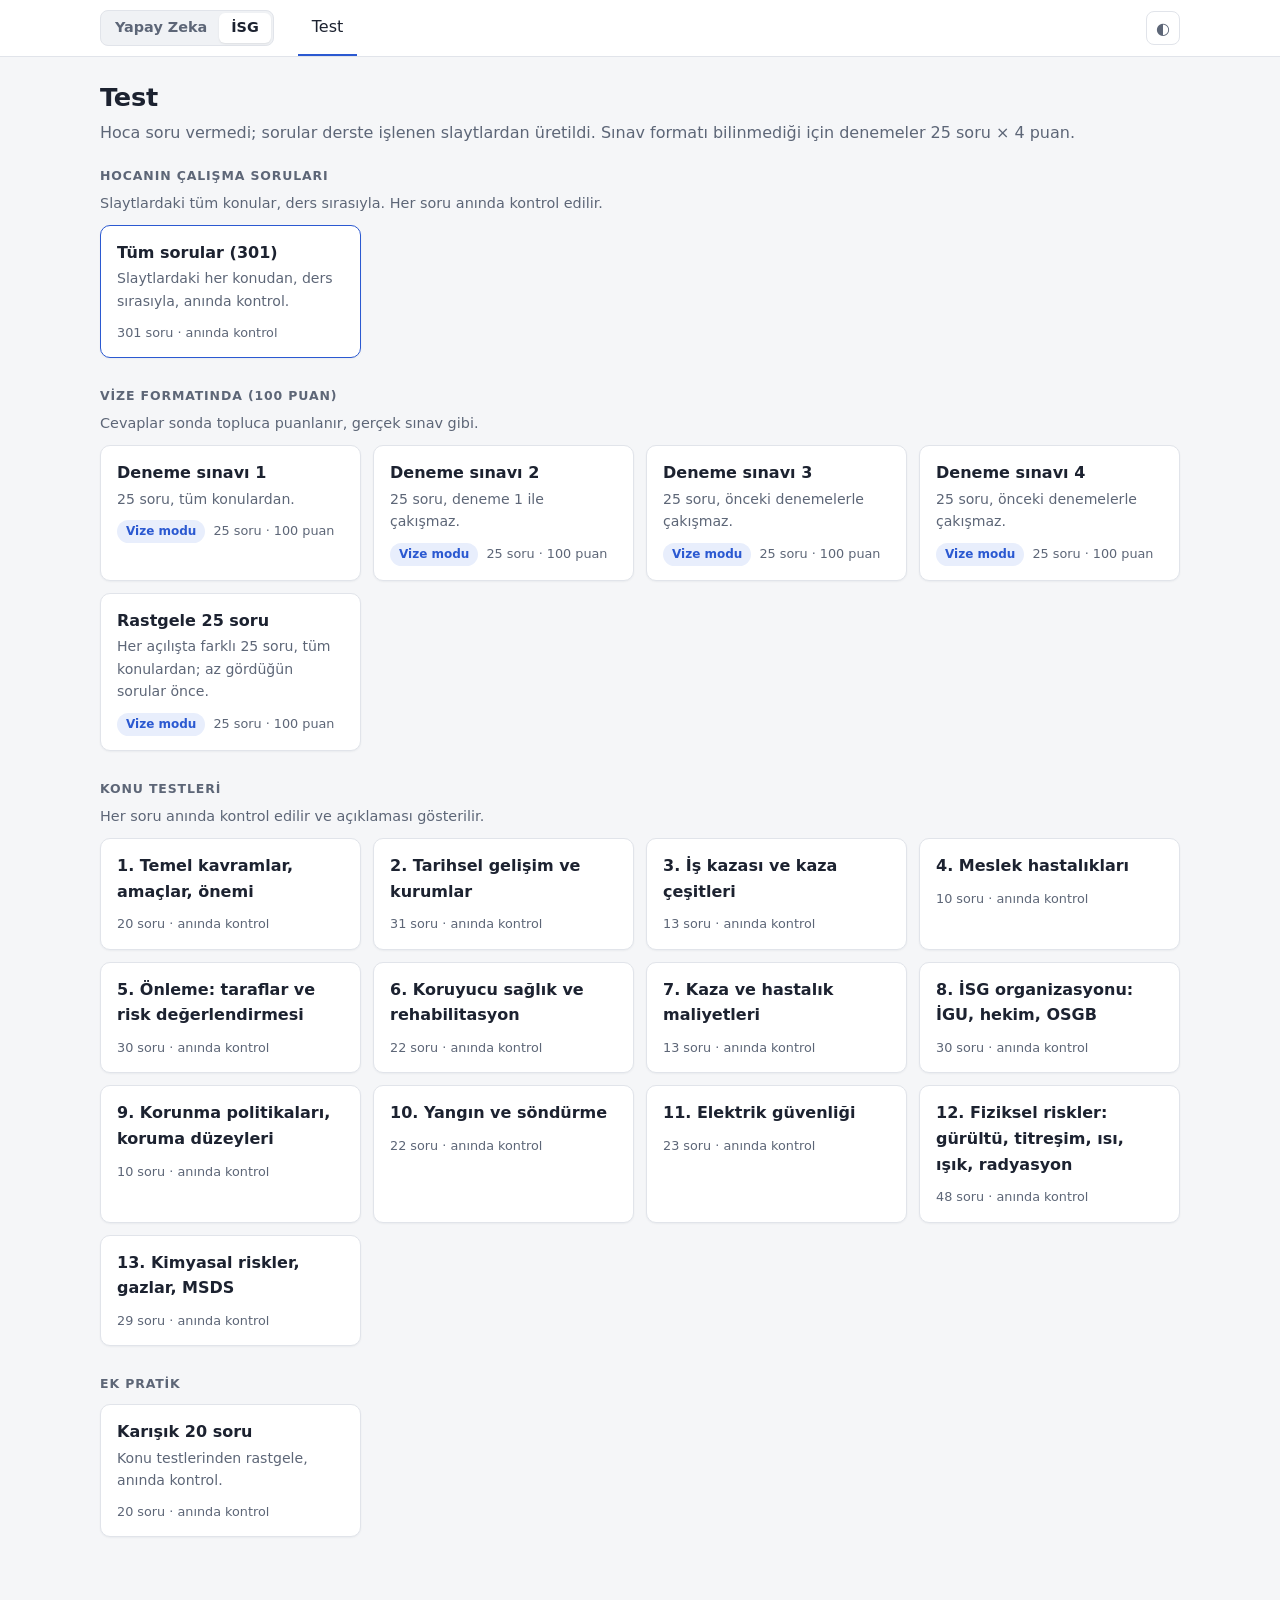
==== isg/index.html @ 1fe3aeef "İSG vize: slaytlardan 301 soru, 4 deneme, rastgele 25 soru; ders menüsü Co-Authored-By: Claude Opus " ====
<!doctype html>
<html lang="tr">
<head>
  <meta charset="UTF-8">
  <meta name="viewport" content="width=device-width, initial-scale=1">
  <title>İSG Vize Çalışma · İş Sağlığı ve Güvenliği</title>
  <meta name="description" content="İş Sağlığı ve Güvenliği vize soruları (slaytlardan).">
  <link rel="stylesheet" href="../assets/style.css?v=20261109b">
  <script>
    (function () {
      var t = localStorage.getItem('phpvize-theme');
      if (t) document.documentElement.setAttribute('data-theme', t);
    })();
  </script>
</head>
<body>
  <header class="topbar">
    <div class="topbar-inner">
      <nav class="courses" aria-label="Dersler">
        <a href="../yapayzeka/">Yapay Zeka</a>
        <a href="./" class="active" aria-current="page">İSG</a>
      </nav>
      <nav class="tabs" aria-label="Bölümler">
        <a href="#test" data-tab="test">Test</a>
      </nav>
      <button class="theme-btn" id="themeBtn" type="button" aria-label="Tema değiştir" title="Açık / koyu tema">◐</button>
    </div>
  </header>

  <main id="app" class="container"></main>

  <script src="content.js?v=20261109b"></script>
  <script src="questions.js?v=20261109b"></script>
  <script src="../assets/app.js?v=20261109b"></script>
</body>
</html>
---- assets/style.css ----
:root {
  --bg: #f5f6f8;
  --surface: #ffffff;
  --surface-2: #f0f2f5;
  --text: #1c2230;
  --muted: #5d6677;
  --border: #e1e4ea;
  --accent: #2b59d1;
  --accent-soft: #e8eefc;
  --ok: #1d8348;
  --ok-soft: #e5f5ec;
  --bad: #c0392b;
  --bad-soft: #fbeaea;
  --warn: #9a6700;
  --warn-soft: #fff6e0;
  --code-bg: #1d2230;
  --code-text: #e4e7ee;
  --code-out: #252b3b;
  --shadow: 0 1px 2px rgba(20, 30, 50, .05);
  --radius: 10px;
  --mono: "JetBrains Mono", "Cascadia Code", Consolas, "SFMono-Regular", Menlo, monospace;
}

@media (prefers-color-scheme: dark) {
  :root:not([data-theme="light"]) {
    --bg: #0f1218;
    --surface: #161a22;
    --surface-2: #1d222c;
    --text: #e5e8ee;
    --muted: #98a1b1;
    --border: #262c37;
    --accent: #7095ff;
    --accent-soft: #1b2440;
    --ok: #4cc27f;
    --ok-soft: #13291d;
    --bad: #f07167;
    --bad-soft: #2f1716;
    --warn: #e0b04a;
    --warn-soft: #2a2312;
    --code-bg: #10141c;
    --code-out: #181e2a;
    --shadow: none;
  }
}

:root[data-theme="dark"] {
  --bg: #0f1218;
  --surface: #161a22;
  --surface-2: #1d222c;
  --text: #e5e8ee;
  --muted: #98a1b1;
  --border: #262c37;
  --accent: #7095ff;
  --accent-soft: #1b2440;
  --ok: #4cc27f;
  --ok-soft: #13291d;
  --bad: #f07167;
  --bad-soft: #2f1716;
  --warn: #e0b04a;
  --warn-soft: #2a2312;
  --code-bg: #10141c;
  --code-out: #181e2a;
  --shadow: none;
}

* { box-sizing: border-box; }

html { scroll-padding-top: 72px; }

body {
  margin: 0;
  background: var(--bg);
  color: var(--text);
  font: 16px/1.6 system-ui, -apple-system, "Segoe UI", Roboto, "Helvetica Neue", Arial, sans-serif;
  -webkit-font-smoothing: antialiased;
}

a { color: var(--accent); text-decoration: none; }
a:hover { text-decoration: underline; }

code {
  font-family: var(--mono);
  font-size: .88em;
  background: var(--surface-2);
  border: 1px solid var(--border);
  border-radius: 4px;
  padding: 0 .3em;
  white-space: pre-wrap;
}

/* ---------- Üst bar ---------- */
.topbar {
  position: sticky;
  top: 0;
  z-index: 20;
  background: var(--surface);
  border-bottom: 1px solid var(--border);
}
.topbar-inner {
  max-width: 1120px;
  margin: 0 auto;
  padding: 0 20px;
  height: 56px;
  display: flex;
  align-items: center;
  gap: 24px;
}
.courses {
  display: flex;
  background: var(--surface-2);
  border: 1px solid var(--border);
  border-radius: 8px;
  padding: 2px;
  flex: none;
}
.courses a {
  padding: 3px 12px;
  border-radius: 6px;
  font-weight: 600;
  font-size: .9rem;
  color: var(--muted);
}
.courses a:hover { color: var(--text); text-decoration: none; }
.courses a.active { background: var(--surface); color: var(--text); box-shadow: 0 1px 2px rgba(0, 0, 0, .08); }
.tabs { display: flex; gap: 4px; height: 100%; }
.tabs a {
  display: flex;
  align-items: center;
  padding: 0 14px;
  color: var(--muted);
  font-weight: 500;
  border-bottom: 2px solid transparent;
}
.tabs a:hover { color: var(--text); text-decoration: none; }
.tabs a.active { color: var(--text); border-bottom-color: var(--accent); }
.theme-btn {
  margin-left: auto;
  background: none;
  border: 1px solid var(--border);
  color: var(--muted);
  border-radius: 8px;
  width: 34px;
  height: 34px;
  cursor: pointer;
  font-size: 16px;
}
.theme-btn:hover { color: var(--text); }

.container {
  max-width: 1120px;
  margin: 0 auto;
  padding: 24px 20px 80px;
}

h1, h2, h3 { line-height: 1.3; letter-spacing: -.01em; }
h1 { font-size: 1.6rem; margin: 0 0 6px; }
h2 { font-size: 1.25rem; margin: 0; }
h3 { font-size: 1.02rem; margin: 18px 0 8px; }
.lead { color: var(--muted); margin: 0 0 20px; }

.card {
  background: var(--surface);
  border: 1px solid var(--border);
  border-radius: var(--radius);
  box-shadow: var(--shadow);
  padding: 20px 22px;
}

/* ---------- Genel tekrar ---------- */
.review {
  display: grid;
  grid-template-columns: 230px minmax(0, 1fr);
  gap: 28px;
  align-items: start;
}
.toc {
  position: sticky;
  top: 76px;
  max-height: calc(100vh - 96px);
  overflow-y: auto;
  font-size: .92rem;
}
.toc-title {
  font-size: .75rem;
  text-transform: uppercase;
  letter-spacing: .06em;
  color: var(--muted);
  margin: 0 0 8px 10px;
  font-weight: 600;
}
.toc a {
  display: flex;
  gap: 8px;
  padding: 5px 10px;
  border-radius: 6px;
  color: var(--muted);
}
.toc a:hover { background: var(--surface-2); color: var(--text); text-decoration: none; }
.toc a.active { background: var(--accent-soft); color: var(--accent); font-weight: 500; }
.toc .num { width: 18px; text-align: right; flex: none; opacity: .7; }
.toc-sep { border-top: 1px solid var(--border); margin: 8px 10px; }

.chips { display: none; }

.review-main > section { margin-bottom: 18px; }

.format-grid {
  display: grid;
  grid-template-columns: repeat(3, 1fr);
  gap: 12px;
  margin-top: 14px;
}
.format-box {
  border: 1px solid var(--border);
  border-radius: 8px;
  padding: 12px 14px;
  background: var(--surface-2);
}
.format-box .range { font-size: .8rem; color: var(--muted); font-weight: 600; text-transform: uppercase; letter-spacing: .04em; }
.format-box .what { font-weight: 600; margin: 2px 0; }
.format-box .pts { font-size: 1.5rem; font-weight: 700; color: var(--accent); }
.format-box .pts small { font-size: .85rem; font-weight: 500; color: var(--muted); }

.traps-list { margin: 10px 0 0; padding-left: 0; list-style: none; counter-reset: t; }
.traps-list li {
  counter-increment: t;
  position: relative;
  padding: 7px 0 7px 34px;
  border-top: 1px solid var(--border);
}
.traps-list li:first-child { border-top: 0; }
.traps-list li::before {
  content: counter(t);
  position: absolute;
  left: 0;
  top: 8px;
  width: 22px;
  height: 22px;
  border-radius: 50%;
  background: var(--bad-soft);
  color: var(--bad);
  font-size: .75rem;
  font-weight: 700;
  display: flex;
  align-items: center;
  justify-content: center;
}
.traps-list .go { font-size: .85rem; margin-left: 6px; white-space: nowrap; }

.topic-head {
  display: flex;
  align-items: baseline;
  gap: 12px;
  flex-wrap: wrap;
  margin-bottom: 4px;
}
.topic-head .n {
  color: var(--accent);
  font-weight: 700;
}
.topic-head .spacer { flex: 1; }
.topic-src { font-size: .85rem; color: var(--muted); margin: 0 0 12px; }
.btn-link {
  font-size: .88rem;
  font-weight: 500;
  border: 1px solid var(--border);
  padding: 4px 10px;
  border-radius: 6px;
  white-space: nowrap;
}
.btn-link:hover { background: var(--accent-soft); text-decoration: none; }

.topic p { margin: 10px 0; }
.topic ul { margin: 8px 0; padding-left: 20px; }
.topic li { margin: 4px 0; }

.callout {
  border-radius: 8px;
  padding: 10px 14px;
  margin: 12px 0;
  border-left: 3px solid;
  font-size: .95rem;
}
.callout .label { font-weight: 700; margin-right: 6px; }
.callout.trap { background: var(--bad-soft); border-color: var(--bad); }
.callout.trap .label { color: var(--bad); }
.callout.tip { background: var(--accent-soft); border-color: var(--accent); }
.callout.tip .label { color: var(--accent); }
.callout.low { background: var(--surface-2); border-color: var(--border); color: var(--muted); border-left-style: dashed; }
.callout.low .label { color: var(--muted); }

.tbl-wrap { overflow-x: auto; margin: 12px 0; }
table {
  border-collapse: collapse;
  width: 100%;
  font-size: .93rem;
}
th, td {
  text-align: left;
  padding: 7px 10px;
  border-bottom: 1px solid var(--border);
  vertical-align: top;
}
th { background: var(--surface-2); font-weight: 600; font-size: .85rem; color: var(--muted); }

/* ---------- Kod blokları ---------- */
.codeblock { margin: 12px 0; border-radius: 8px; overflow: hidden; border: 1px solid var(--border); }
pre.code {
  margin: 0;
  background: var(--code-bg);
  color: var(--code-text);
  font: 14px/1.6 var(--mono);
  padding: 12px 16px;
  overflow-x: auto;
  tab-size: 4;
}
.out {
  background: var(--code-out);
  color: #c9d1e0;
  font: 13.5px/1.55 var(--mono);
  padding: 8px 16px 10px;
  white-space: pre-wrap;
  border-top: 1px solid rgba(255,255,255,.07);
}
.out .lbl {
  display: block;
  font: 600 11px/1.6 system-ui, sans-serif;
  text-transform: uppercase;
  letter-spacing: .08em;
  color: #8a94a8;
}
pre.code .c { color: #6f9a5f; font-style: italic; }
pre.code .s { color: #e3a27c; }
pre.code .k { color: #c79bf2; }
pre.code .v { color: #8fd0ff; }
pre.code .n { color: #b5d9a0; }
pre.code .f { color: #e8dc9a; }
pre.code .cn { color: #6fd3e0; }
pre.code .t { color: #74a7f2; }

/* ---------- Test listesi ---------- */
.group-title {
  font-size: .78rem;
  text-transform: uppercase;
  letter-spacing: .07em;
  color: var(--muted);
  font-weight: 700;
  margin: 28px 0 10px;
}
.group-title:first-of-type { margin-top: 8px; }
.test-grid {
  display: grid;
  grid-template-columns: repeat(auto-fill, minmax(250px, 1fr));
  gap: 12px;
}
a.test-card {
  display: block;
  background: var(--surface);
  border: 1px solid var(--border);
  border-radius: var(--radius);
  padding: 14px 16px;
  color: var(--text);
  box-shadow: var(--shadow);
  transition: border-color .15s;
}
a.test-card:hover { border-color: var(--accent); text-decoration: none; }
.test-card .t { font-weight: 600; }
.test-card .d { color: var(--muted); font-size: .88rem; margin-top: 2px; }
.test-card .meta {
  display: flex;
  gap: 8px;
  align-items: center;
  margin-top: 10px;
  font-size: .8rem;
  color: var(--muted);
}
.badge {
  display: inline-block;
  font-size: .75rem;
  font-weight: 600;
  padding: 1px 8px;
  border-radius: 999px;
  background: var(--surface-2);
  color: var(--muted);
  border: 1px solid var(--border);
}
.badge.best { background: var(--ok-soft); color: var(--ok); border-color: transparent; }
.badge.exam { background: var(--accent-soft); color: var(--accent); border-color: transparent; }
.test-card.featured { border-color: var(--accent); }

/* ---------- Test ekranı ---------- */
.test-head { margin-bottom: 16px; }
.back { font-size: .9rem; display: inline-block; margin-bottom: 8px; }
.test-head .info { display: flex; gap: 8px; flex-wrap: wrap; align-items: center; color: var(--muted); font-size: .9rem; }

.section-title {
  display: flex;
  justify-content: space-between;
  align-items: baseline;
  margin: 26px 0 10px;
  padding-bottom: 6px;
  border-bottom: 2px solid var(--border);
}
.section-title h2 { font-size: 1.05rem; }
.section-title .sp { color: var(--muted); font-size: .9rem; font-weight: 600; }

.q {
  background: var(--surface);
  border: 1px solid var(--border);
  border-radius: var(--radius);
  padding: 16px 18px;
  margin-bottom: 12px;
  box-shadow: var(--shadow);
  scroll-margin-top: 72px;
}
.q.is-ok { border-color: var(--ok); }
.q.is-bad { border-color: var(--bad); }
.q-top { display: flex; gap: 8px; align-items: center; flex-wrap: wrap; margin-bottom: 6px; font-size: .82rem; color: var(--muted); }
.q-top .qn { font-weight: 700; color: var(--text); font-size: .95rem; }
.q-top .res { margin-left: auto; font-weight: 600; }
.q-top .res.ok { color: var(--ok); }
.q-top .res.bad { color: var(--bad); }
.q-text { font-weight: 500; margin: 2px 0 4px; }

.opts { list-style: none; margin: 10px 0 0; padding: 0; display: grid; gap: 6px; }
.opt {
  width: 100%;
  display: flex;
  gap: 10px;
  align-items: flex-start;
  text-align: left;
  background: var(--surface);
  color: var(--text);
  border: 1px solid var(--border);
  border-radius: 8px;
  padding: 8px 12px;
  font: inherit;
  cursor: pointer;
}
.opt:hover:not(:disabled) { border-color: var(--accent); background: var(--accent-soft); }
.opt .L {
  flex: none;
  width: 24px;
  height: 24px;
  border-radius: 50%;
  border: 1px solid var(--border);
  display: flex;
  align-items: center;
  justify-content: center;
  font-size: .8rem;
  font-weight: 700;
  color: var(--muted);
  margin-top: 1px;
}
.opt.sel { border-color: var(--accent); background: var(--accent-soft); }
.opt.sel .L { background: var(--accent); color: #fff; border-color: var(--accent); }
.opt.right { border-color: var(--ok); background: var(--ok-soft); }
.opt.right .L { background: var(--ok); color: #fff; border-color: var(--ok); }
.opt.wrong { border-color: var(--bad); background: var(--bad-soft); }
.opt.wrong .L { background: var(--bad); color: #fff; border-color: var(--bad); }
.opt:disabled { cursor: default; }

input.blank {
  font: inherit;
  color: #fff;
  background: #2c3446;
  border: 1px dashed #7d8bab;
  border-radius: 4px;
  padding: 0 4px;
  min-width: 5ch;
  width: 6ch;
  outline: none;
}
input.blank:focus { border-style: solid; border-color: #8fb0ff; background: #333d55; }
input.blank.ok { border: 1px solid #4cc27f; background: #173826; }
input.blank.bad { border: 1px solid #f07167; background: #43201e; }
input.blank:disabled { opacity: 1; }
.blank-no {
  font-size: 11px;
  color: #9aa6c0;
  vertical-align: super;
  margin-right: 1px;
}

.q-actions { margin-top: 10px; display: flex; gap: 8px; align-items: center; }
.btn {
  font: inherit;
  font-weight: 600;
  font-size: .92rem;
  border-radius: 8px;
  padding: 7px 16px;
  border: 1px solid var(--accent);
  background: var(--accent);
  color: #fff;
  cursor: pointer;
}
.btn:hover { filter: brightness(1.07); }
.btn.ghost { background: transparent; color: var(--accent); }
.btn.ghost:hover { background: var(--accent-soft); }
.btn:disabled { opacity: .5; cursor: default; }
.hint { font-size: .82rem; color: var(--muted); }

.exp {
  margin-top: 12px;
  background: var(--surface-2);
  border-radius: 8px;
  padding: 10px 14px;
  font-size: .94rem;
}
.exp .ans { font-weight: 600; margin-bottom: 4px; }
.exp .ans.ok { color: var(--ok); }
.exp .ans.bad { color: var(--bad); }
.exp ol { margin: 6px 0 0; padding-left: 20px; }
.exp li { margin: 3px 0; }
.exp .why, .exp .rule {
  margin-top: 8px;
  padding: 8px 12px;
  border-radius: 6px;
  border-left: 3px solid;
}
.exp .why { background: var(--bad-soft); border-color: var(--bad); }
.exp .names { margin-top: 8px; padding: 8px 12px; border-radius: 6px; border-left: 3px solid var(--ok); background: var(--ok-soft, transparent); }
.exp .names ul { margin: 4px 0 0; padding-left: 18px; }
.exp .names li { margin: 2px 0; }
.exp .rule { background: var(--accent-soft); border-color: var(--accent); }
.exp .mark-ok { color: var(--ok); font-weight: 700; }
.exp .mark-bad { color: var(--bad); font-weight: 700; }

.submit-row {
  display: flex;
  gap: 12px;
  align-items: center;
  justify-content: flex-end;
  margin-top: 18px;
}

.result {
  border: 1px solid var(--border);
  background: var(--surface);
  border-radius: var(--radius);
  padding: 18px 20px;
  margin-bottom: 18px;
}
.result .score { font-size: 2.2rem; font-weight: 800; letter-spacing: -.02em; }
.result .score small { font-size: 1rem; color: var(--muted); font-weight: 500; }
.result .rows { display: grid; gap: 8px; margin: 12px 0; }
.result .row { display: grid; grid-template-columns: 170px 1fr 70px; gap: 10px; align-items: center; font-size: .92rem; }
.bar { height: 8px; background: var(--surface-2); border-radius: 99px; overflow: hidden; border: 1px solid var(--border); }
.bar > span { display: block; height: 100%; background: var(--accent); }
.result .row .v { text-align: right; font-weight: 600; }
.result .wrong-list { font-size: .9rem; color: var(--muted); }
.result .wrong-list a { margin-right: 6px; }
.result .actions { display: flex; gap: 8px; margin-top: 12px; flex-wrap: wrap; }

.progress {
  position: sticky;
  bottom: 12px;
  margin-top: 18px;
  padding: 10px 14px 10px 18px;
  background: var(--surface);
  border: 1px solid var(--border);
  border-radius: var(--radius);
  box-shadow: 0 6px 20px rgba(15, 20, 35, .12);
  display: flex;
  gap: 16px;
  align-items: center;
  font-size: .92rem;
  z-index: 10;
}
.progress .ok { color: var(--ok); font-weight: 600; }
.progress .bad { color: var(--bad); font-weight: 600; }
.progress .grow { flex: 1; }
.progress .done { font-weight: 700; }

.empty { color: var(--muted); }

/* ---------- Mobil ---------- */
@media (max-width: 900px) {
  .review { grid-template-columns: minmax(0, 1fr); }
  .toc { display: none; }
  .chips {
    display: flex;
    gap: 6px;
    overflow-x: auto;
    padding-bottom: 6px;
    margin-bottom: 14px;
    position: sticky;
    top: 56px;
    background: var(--bg);
    padding-top: 8px;
    z-index: 5;
  }
  .chips a {
    flex: none;
    font-size: .82rem;
    padding: 4px 10px;
    border: 1px solid var(--border);
    border-radius: 999px;
    background: var(--surface);
    color: var(--muted);
  }
  .chips a.active { background: var(--accent-soft); color: var(--accent); border-color: transparent; }
  html { scroll-padding-top: 110px; }
}
@media (max-width: 640px) {
  .container { padding: 16px 14px 80px; }
  .card { padding: 16px; }
  .format-grid { grid-template-columns: 1fr; }
  .topbar-inner { padding: 0 12px; gap: 8px; }
  .tabs { gap: 0; }
  .tabs a { padding: 0 8px; font-size: .92rem; }
  .courses a { padding: 3px 8px; font-size: .85rem; }
  pre.code { font-size: 13px; padding: 10px 12px; }
  .q { padding: 14px; }
  .result .row { grid-template-columns: 1fr 70px; }
  .result .row .bar { display: none; }
  .progress { padding: 8px 10px 8px 14px; gap: 10px; font-size: .88rem; }
}

/* Yazma soruları */
.open-in { width: 100%; box-sizing: border-box; margin-top: 10px; padding: 8px 10px; border-radius: 6px;
  border: 1px solid var(--border); background: var(--bg); color: inherit; font: inherit; resize: vertical; }
.open-model { margin-top: 10px; padding: 10px 12px; border-radius: 6px; background: var(--ok-soft); }
.open-model .self { display: flex; flex-wrap: wrap; align-items: center; gap: 8px; margin-top: 10px; }
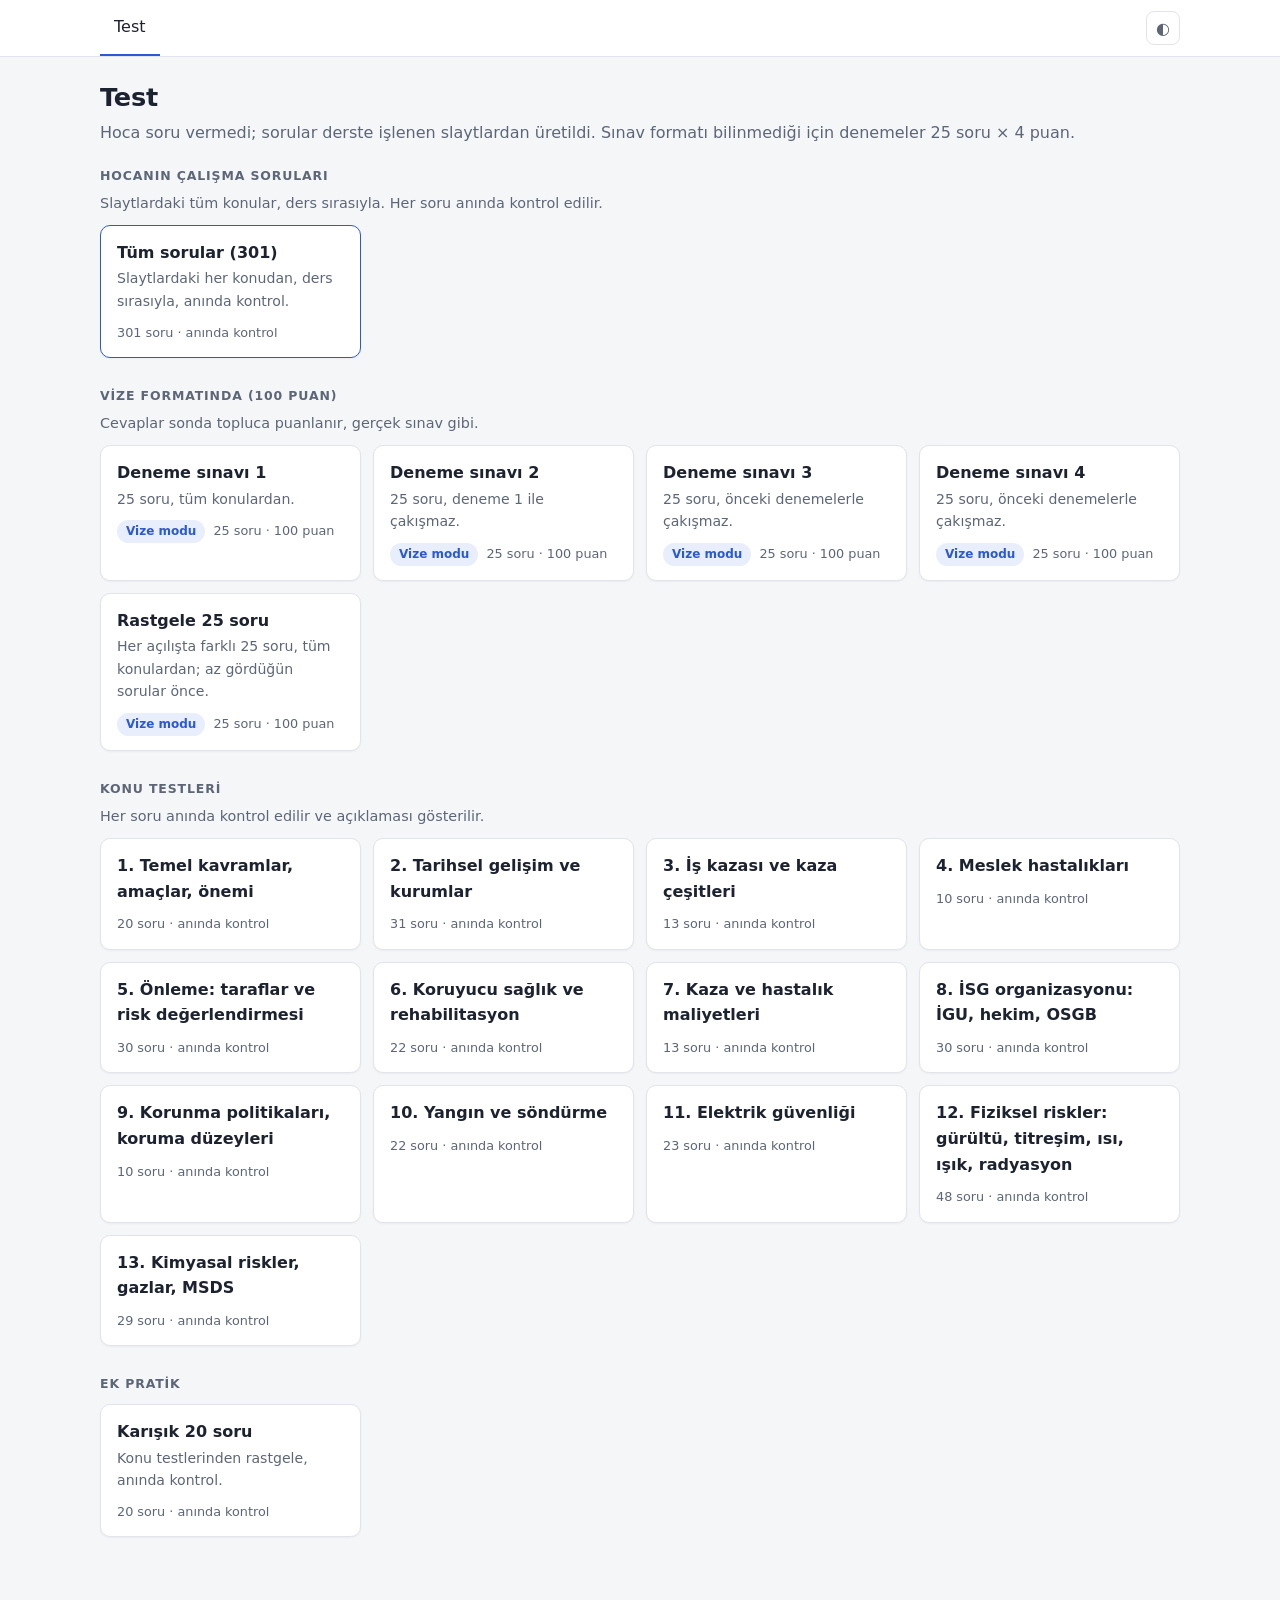
==== commit e372f2f2: "Python (MBP 207) vizesi: 156 test, 34 boşluk, 10 kod, 11 yazma; YZ ve İSG gizlendi Sorular ders kodl" ====
--- a/isg/index.html
+++ b/isg/index.html
@@ -16,10 +16,6 @@
 <body>
   <header class="topbar">
     <div class="topbar-inner">
-      <nav class="courses" aria-label="Dersler">
-        <a href="../yapayzeka/">Yapay Zeka</a>
-        <a href="./" class="active" aria-current="page">İSG</a>
-      </nav>
       <nav class="tabs" aria-label="Bölümler">
         <a href="#test" data-tab="test">Test</a>
       </nav>
